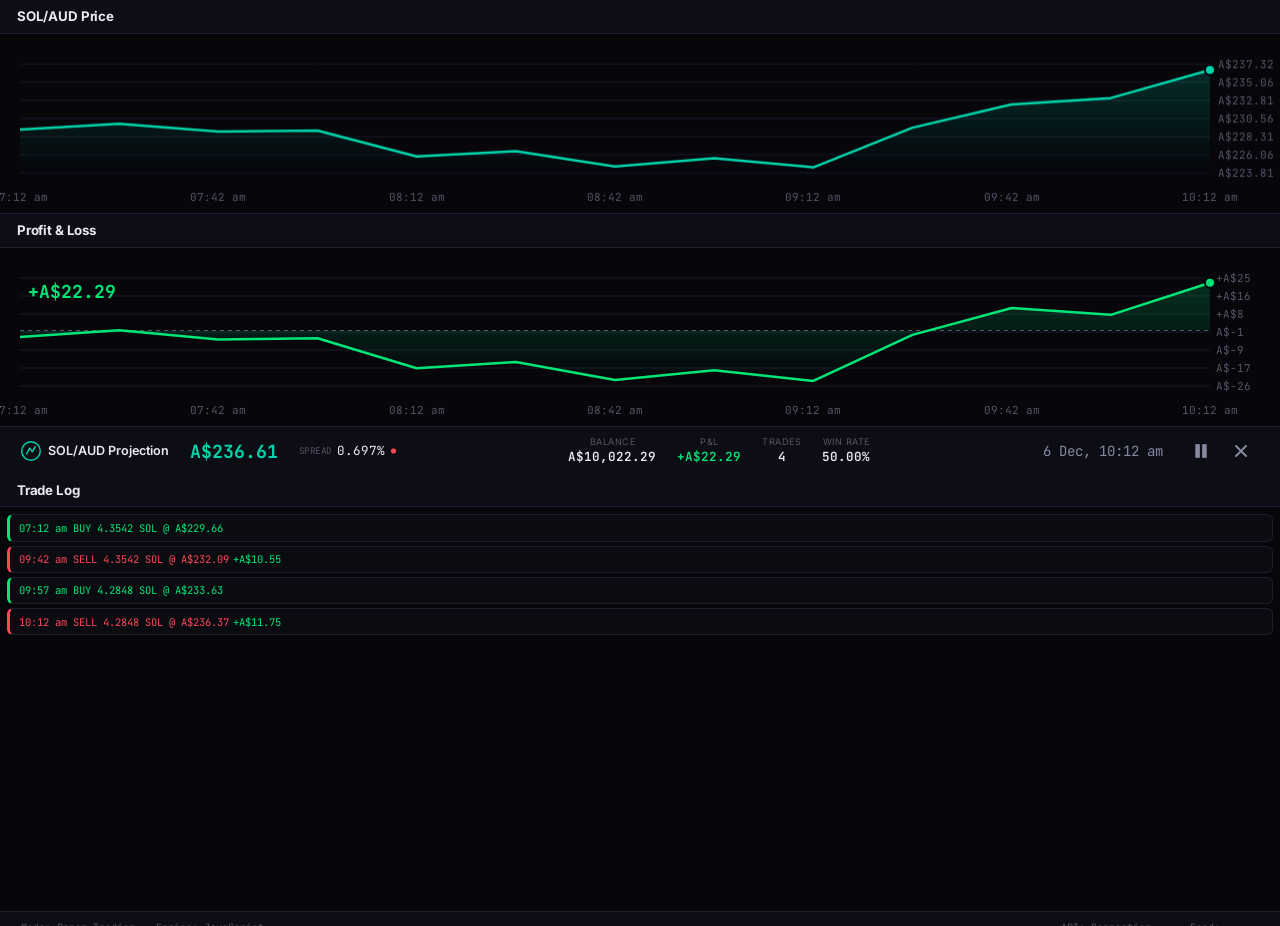
==== cinema.html @ 5d92551c "Layout: charts stacked left 3/4, trades right 1/4 SOL price chart on top, P&L chart below — stacked " ====
<!DOCTYPE html>
<html lang="en">
<head>
    <meta charset="UTF-8">
    <meta name="viewport" content="width=device-width, initial-scale=1.0">
    <title>SOL/AUD — Cinema</title>
    <script>window.CINEMA_MODE = true;</script>
    <link rel="stylesheet" href="style.css">
    <link rel="icon" href="data:image/svg+xml,<svg xmlns='http://www.w3.org/2000/svg' viewBox='0 0 28 28'><defs><linearGradient id='g' x1='0' y1='0' x2='28' y2='28'><stop stop-color='%2300d4aa'/><stop offset='1' stop-color='%239945FF'/></linearGradient></defs><circle cx='14' cy='14' r='13' stroke='url(%23g)' stroke-width='2' fill='none'/><path d='M8 18L12 10L16 15L20 8' stroke='url(%23g)' stroke-width='2' stroke-linecap='round' fill='none'/></svg>">
    <link rel="preconnect" href="https://fonts.googleapis.com">
    <link href="https://fonts.googleapis.com/css2?family=Inter:wght@300;400;500;600;700&family=JetBrains+Mono:wght@400;500&display=swap" rel="stylesheet">
</head>
<body style="overflow:hidden">
    <!-- ── Header ── -->
    <header id="app-header">
        <div class="header-left">
            <div class="logo">
                <svg width="28" height="28" viewBox="0 0 28 28" fill="none">
                    <circle cx="14" cy="14" r="13" stroke="url(#grad)" stroke-width="2"/>
                    <path d="M8 18L12 10L16 15L20 8" stroke="url(#grad)" stroke-width="2" stroke-linecap="round" stroke-linejoin="round"/>
                    <defs><linearGradient id="grad" x1="0" y1="0" x2="28" y2="28"><stop stop-color="#00d4aa"/><stop offset="1" stop-color="#9945FF"/></linearGradient></defs>
                </svg>
                <span class="logo-text">SOL/AUD Spread Trader</span>
            </div>
        </div>
        <div class="header-center">
            <div class="mode-tabs">
                <button class="mode-tab active" data-mode="paper">Paper Trading</button>
                <button class="mode-tab" data-mode="simulation">Simulation</button>
                <button class="mode-tab" data-mode="live">Live Trading</button>
            </div>
        </div>
        <div class="header-right">
            <div class="price-badge" id="live-price-badge">
                <span class="price-label">SOL/AUD</span>
                <span class="price-value" id="header-price">--</span>
                <span class="price-change" id="header-change">--%</span>
            </div>
            <button class="btn btn-wallet" id="btn-connect-wallet">
                <svg width="16" height="16" viewBox="0 0 16 16" fill="currentColor"><path d="M14 4H3V3h11a1 1 0 011 1zm0 1H2a1 1 0 00-1 1v7a1 1 0 001 1h12a1 1 0 001-1V6a1 1 0 00-1-1zm-2 5a1 1 0 110-2 1 1 0 010 2z"/></svg>
                <span id="wallet-text">Connect Wallet</span>
            </button>
        </div>
    </header>

    <!-- ── Main Dashboard ── -->
    <main id="dashboard">
        <!-- ── Left Column: Chart + Trade History ── -->
        <section class="col-chart">
            <div class="card chart-card">
                <div class="card-header">
                    <h2>SOL/AUD Price</h2>
                    <div class="chart-controls">
                        <button class="chart-period active" data-period="1h">1H</button>
                        <button class="chart-period" data-period="24h">24H</button>
                        <button class="chart-period" data-period="7d">7D</button>
                        <button class="chart-period" data-period="30d">30D</button>
                        <button class="chart-period" data-period="90d">90D</button>
                    </div>
                </div>
                <div class="chart-container">
                    <canvas id="price-chart"></canvas>
                    <div class="chart-overlay" id="chart-tooltip"></div>
                </div>
            </div>

            <!-- Trade History -->
            <div class="card trade-history-card">
                <div class="card-header">
                    <h2>Trade History</h2>
                    <button class="btn btn-sm btn-ghost" id="btn-clear-trades">Clear</button>
                </div>
                <div class="table-wrap">
                    <table id="trade-table">
                        <thead>
                            <tr>
                                <th>Time</th>
                                <th>Type</th>
                                <th>Price (AUD)</th>
                                <th>Amount (SOL)</th>
                                <th>Total (AUD)</th>
                                <th>Spread %</th>
                                <th>P&L</th>
                            </tr>
                        </thead>
                        <tbody id="trade-tbody"></tbody>
                    </table>
                    <div class="empty-state" id="trades-empty">No trades yet. Configure your spread threshold and start trading.</div>
                </div>
            </div>
        </section>

        <!-- ── Right Column: Trading Panel ── -->
        <section class="col-trading">
            <!-- Spread Monitor -->
            <div class="card spread-card">
                <div class="card-header">
                    <h2>Spread Monitor</h2>
                    <div class="spread-status" id="spread-status">
                        <span class="status-dot"></span>
                        <span class="status-text">Waiting...</span>
                    </div>
                </div>
                <div class="spread-display">
                    <div class="spread-row">
                        <div class="spread-item">
                            <span class="spread-label">Buy (Ask)</span>
                            <span class="spread-value ask" id="ask-price">--</span>
                        </div>
                        <div class="spread-item spread-center">
                            <span class="spread-label">Spread</span>
                            <span class="spread-value spread" id="current-spread">--%</span>
                        </div>
                        <div class="spread-item">
                            <span class="spread-label">Sell (Bid)</span>
                            <span class="spread-value bid" id="bid-price">--</span>
                        </div>
                    </div>
                    <div class="spread-bar-container">
                        <div class="spread-bar">
                            <div class="spread-bar-fill" id="spread-bar-fill"></div>
                            <div class="spread-bar-threshold" id="spread-bar-threshold"></div>
                        </div>
                        <div class="spread-bar-labels">
                            <span>0%</span>
                            <span id="threshold-marker">Threshold: --%</span>
                            <span>5%</span>
                        </div>
                    </div>
                    <div class="signal-display" id="signal-display">
                        <span class="signal-icon">&#9679;</span>
                        <span class="signal-text">Set threshold to begin</span>
                    </div>
                </div>
            </div>

            <!-- Trading Controls -->
            <div class="card controls-card">
                <div class="card-header">
                    <h2>Trading Controls</h2>
                </div>
                <div class="controls-body">
                    <div class="input-group">
                        <label for="threshold-input">Spread Threshold (%)</label>
                        <div class="input-with-hint">
                            <input type="number" id="threshold-input" step="0.01" min="0.01" max="50" value="0.50" placeholder="0.50">
                            <span class="input-hint">Trade when spread &lt; this value</span>
                        </div>
                    </div>
                    <div class="input-group">
                        <label for="trade-amount-input">Trade Amount (AUD)</label>
                        <input type="number" id="trade-amount-input" step="1" min="1" value="100" placeholder="100">
                    </div>
                    <div class="input-group">
                        <label for="auto-trade-toggle">Auto-Trade</label>
                        <div class="toggle-row">
                            <label class="toggle">
                                <input type="checkbox" id="auto-trade-toggle">
                                <span class="toggle-slider"></span>
                            </label>
                            <span class="toggle-label" id="auto-trade-label">Off</span>
                        </div>
                    </div>
                    <div class="trade-buttons">
                        <button class="btn btn-buy" id="btn-buy">
                            <span>Buy SOL</span>
                            <small id="buy-preview">-- SOL</small>
                        </button>
                        <button class="btn btn-sell" id="btn-sell">
                            <span>Sell SOL</span>
                            <small id="sell-preview">-- AUD</small>
                        </button>
                    </div>
                </div>
            </div>

            <!-- Portfolio Summary -->
            <div class="card portfolio-card">
                <div class="card-header">
                    <h2>Portfolio</h2>
                </div>
                <div class="portfolio-grid">
                    <div class="portfolio-item">
                        <span class="portfolio-label">AUD Balance</span>
                        <span class="portfolio-value" id="balance-aud">$10,000.00</span>
                    </div>
                    <div class="portfolio-item">
                        <span class="portfolio-label">SOL Balance</span>
                        <span class="portfolio-value" id="balance-sol">0.0000</span>
                    </div>
                    <div class="portfolio-item">
                        <span class="portfolio-label">Total Value (AUD)</span>
                        <span class="portfolio-value" id="total-value">$10,000.00</span>
                    </div>
                    <div class="portfolio-item">
                        <span class="portfolio-label">P&L</span>
                        <span class="portfolio-value pnl" id="total-pnl">$0.00 (0.00%)</span>
                    </div>
                    <div class="portfolio-item">
                        <span class="portfolio-label">Win Rate</span>
                        <span class="portfolio-value" id="win-rate">--</span>
                    </div>
                    <div class="portfolio-item">
                        <span class="portfolio-label">Max Drawdown</span>
                        <span class="portfolio-value" id="max-drawdown">--</span>
                    </div>
                </div>
            </div>

            <!-- Simulation Panel (hidden by default) -->
            <div class="card sim-card hidden" id="sim-panel">
                <div class="card-header">
                    <h2>Backtest Simulation</h2>
                </div>
                <div class="sim-body">
                    <div class="sim-row">
                        <div class="input-group">
                            <label for="sim-start">Start Date</label>
                            <input type="date" id="sim-start">
                        </div>
                        <div class="input-group">
                            <label for="sim-end">End Date</label>
                            <input type="date" id="sim-end">
                        </div>
                    </div>
                    <div class="sim-row">
                        <div class="input-group">
                            <label for="sim-initial">Initial Balance (AUD)</label>
                            <input type="number" id="sim-initial" value="10000" min="100" step="100">
                        </div>
                        <div class="input-group">
                            <label for="sim-trade-pct">Trade Size (%)</label>
                            <input type="number" id="sim-trade-pct" value="10" min="1" max="100" step="1">
                        </div>
                    </div>
                    <div class="input-group">
                        <label for="sim-threshold">Spread Threshold (%)</label>
                        <input type="number" id="sim-threshold" step="0.01" min="0.01" max="50" value="0.50">
                    </div>
                    <button class="btn btn-primary btn-block" id="btn-run-sim">
                        <svg width="16" height="16" viewBox="0 0 16 16" fill="currentColor"><path d="M4 2l10 6-10 6V2z"/></svg>
                        Run Simulation
                    </button>

                    <!-- Projection / Watch Mode -->
                    <div class="sim-divider"><span>or predict the future</span></div>
                    <div class="input-group">
                        <label for="proj-duration">Projection Duration</label>
                        <select id="proj-duration">
                            <option value="1">1 Hour</option>
                            <option value="4">4 Hours</option>
                            <option value="12">12 Hours</option>
                            <option value="24">24 Hours</option>
                            <option value="168">7 Days</option>
                            <option value="0" selected>Unlimited</option>
                        </select>
                    </div>
                    <div class="input-group">
                        <label for="proj-speed">Playback Speed</label>
                        <select id="proj-speed">
                            <option value="500">1x (slow)</option>
                            <option value="250">2x</option>
                            <option value="100" selected>5x</option>
                            <option value="50">10x (fast)</option>
                            <option value="20">50x (blitz)</option>
                        </select>
                    </div>
                    <button class="btn btn-watch btn-block" id="btn-watch-sim">
                        <svg width="16" height="16" viewBox="0 0 16 16" fill="currentColor"><circle cx="8" cy="8" r="3"/><path d="M8 1a7 7 0 100 14A7 7 0 008 1zm0 1.5a5.5 5.5 0 110 11 5.5 5.5 0 010-11z"/></svg>
                        Watch Prediction
                    </button>
                    <div class="playback-controls hidden" id="playback-controls">
                        <button class="btn btn-sm btn-ghost" id="btn-playback-pause" title="Pause/Resume">
                            <svg width="14" height="14" viewBox="0 0 14 14" fill="currentColor" id="pause-icon"><rect x="2" y="1" width="4" height="12"/><rect x="8" y="1" width="4" height="12"/></svg>
                        </button>
                        <div class="playback-progress">
                            <div class="progress-bar"><div class="progress-fill" id="playback-fill"></div></div>
                        </div>
                        <span class="playback-counter" id="playback-counter">0 / 0</span>
                        <button class="btn btn-sm btn-ghost" id="btn-playback-stop" title="Stop">
                            <svg width="14" height="14" viewBox="0 0 14 14" fill="currentColor"><rect x="2" y="2" width="10" height="10" rx="1"/></svg>
                        </button>
                    </div>

                    <div class="sim-progress hidden" id="sim-progress">
                        <div class="progress-bar"><div class="progress-fill" id="sim-progress-fill"></div></div>
                        <span class="progress-text" id="sim-progress-text">Running...</span>
                    </div>

                    <!-- Simulation Results -->
                    <div class="sim-results hidden" id="sim-results">
                        <h3>Results</h3>
                        <div class="sim-results-grid">
                            <div class="sim-result-item">
                                <span class="sim-result-label">Final Balance</span>
                                <span class="sim-result-value" id="sim-final-balance">--</span>
                            </div>
                            <div class="sim-result-item">
                                <span class="sim-result-label">Total P&L</span>
                                <span class="sim-result-value" id="sim-total-pnl">--</span>
                            </div>
                            <div class="sim-result-item">
                                <span class="sim-result-label">Return %</span>
                                <span class="sim-result-value" id="sim-return-pct">--</span>
                            </div>
                            <div class="sim-result-item">
                                <span class="sim-result-label">Total Trades</span>
                                <span class="sim-result-value" id="sim-total-trades">--</span>
                            </div>
                            <div class="sim-result-item">
                                <span class="sim-result-label">Win Rate</span>
                                <span class="sim-result-value" id="sim-win-rate">--</span>
                            </div>
                            <div class="sim-result-item">
                                <span class="sim-result-label">Sharpe Ratio</span>
                                <span class="sim-result-value" id="sim-sharpe">--</span>
                            </div>
                            <div class="sim-result-item">
                                <span class="sim-result-label">Max Drawdown</span>
                                <span class="sim-result-value" id="sim-max-dd">--</span>
                            </div>
                            <div class="sim-result-item">
                                <span class="sim-result-label">Avg Trade P&L</span>
                                <span class="sim-result-value" id="sim-avg-pnl">--</span>
                            </div>
                            <div class="sim-result-item">
                                <span class="sim-result-label">Best Trade</span>
                                <span class="sim-result-value" id="sim-best-trade">--</span>
                            </div>
                            <div class="sim-result-item">
                                <span class="sim-result-label">Worst Trade</span>
                                <span class="sim-result-value" id="sim-worst-trade">--</span>
                            </div>
                        </div>
                        <div class="sim-chart-container">
                            <canvas id="sim-equity-chart"></canvas>
                        </div>
                    </div>
                </div>
            </div>

            <!-- Live Warning (shown only in live mode) -->
            <div class="card warning-card hidden" id="live-warning">
                <div class="warning-icon">&#9888;</div>
                <div class="warning-content">
                    <h3>Real Money Trading</h3>
                    <p>Live mode uses your connected Phantom wallet to execute real SOL trades on Solana mainnet via Jupiter DEX. You can lose real money. Start with small amounts.</p>
                </div>
            </div>
        </section>
    </main>

    <!-- ── Status Bar ── -->
    <footer id="status-bar">
        <div class="status-left">
            <span class="status-item" id="status-mode">Mode: Paper Trading</span>
            <span class="status-item" id="status-engine">Engine: JavaScript</span>
        </div>
        <div class="status-right">
            <span class="status-item" id="status-api">API: Connecting...</span>
            <span class="status-item" id="status-ws">Feed: --</span>
            <span class="status-item" id="status-time"></span>
        </div>
    </footer>

    <!-- ── Cinema Mode Overlay ── -->
    <div class="cinema-overlay hidden" id="cinema-overlay">
        <div class="cinema-charts">
            <div class="cinema-charts-left">
                <div class="cinema-chart-panel">
                    <div class="cinema-chart-label">SOL/AUD Price</div>
                    <div class="cinema-chart">
                        <canvas id="cinema-canvas"></canvas>
                        <div class="cinema-tooltip" id="cinema-tooltip"></div>
                    </div>
                </div>
                <div class="cinema-chart-panel">
                    <div class="cinema-chart-label">Profit &amp; Loss</div>
                    <div class="cinema-chart">
                        <canvas id="cinema-pnl-canvas"></canvas>
                    </div>
                </div>
            </div>
        </div>
        <div class="cinema-hud">
            <div class="hud-left">
                <div class="hud-title">
                    <svg width="20" height="20" viewBox="0 0 28 28" fill="none">
                        <circle cx="14" cy="14" r="13" stroke="url(#cgrad)" stroke-width="2"/>
                        <path d="M8 18L12 10L16 15L20 8" stroke="url(#cgrad)" stroke-width="2" stroke-linecap="round" stroke-linejoin="round"/>
                        <defs><linearGradient id="cgrad" x1="0" y1="0" x2="28" y2="28"><stop stop-color="#00d4aa"/><stop offset="1" stop-color="#9945FF"/></linearGradient></defs>
                    </svg>
                    <span>SOL/AUD Projection</span>
                </div>
                <div class="hud-price" id="cinema-price">A$--</div>
                <div class="hud-spread">
                    <span class="hud-label">Spread</span>
                    <span id="cinema-spread">--%</span>
                    <span class="hud-signal" id="cinema-signal">&#9679;</span>
                </div>
            </div>
            <div class="hud-center">
                <div class="hud-stat">
                    <span class="hud-label">Balance</span>
                    <span id="cinema-balance">A$10,000</span>
                </div>
                <div class="hud-stat">
                    <span class="hud-label">P&L</span>
                    <span id="cinema-pnl">A$0.00</span>
                </div>
                <div class="hud-stat">
                    <span class="hud-label">Trades</span>
                    <span id="cinema-trades">0</span>
                </div>
                <div class="hud-stat">
                    <span class="hud-label">Win Rate</span>
                    <span id="cinema-winrate">--</span>
                </div>
            </div>
            <div class="hud-right">
                <div class="hud-time" id="cinema-time">--:--</div>
                <div class="hud-controls">
                    <button class="btn btn-sm btn-ghost" id="btn-cinema-pause" title="Pause/Resume">
                        <svg width="16" height="16" viewBox="0 0 14 14" fill="currentColor" id="cinema-pause-icon"><rect x="2" y="1" width="4" height="12"/><rect x="8" y="1" width="4" height="12"/></svg>
                    </button>
                    <button class="btn btn-sm btn-ghost" id="btn-cinema-exit" title="Exit Cinema">
                        <svg width="16" height="16" viewBox="0 0 16 16" fill="currentColor"><path d="M3 3l10 10M13 3L3 13" stroke="currentColor" stroke-width="2" stroke-linecap="round" fill="none"/></svg>
                    </button>
                </div>
            </div>
        </div>
        <div class="cinema-trades-panel">
            <div class="cinema-chart-label">Trade Log</div>
            <div class="cinema-trades-log" id="cinema-trades-log"></div>
        </div>
    </div>

    <script src="app.js"></script>
</body>
</html>
---- style.css ----
/* ── Reset & Foundations ── */
*, *::before, *::after { box-sizing: border-box; margin: 0; padding: 0; }

:root {
    --bg-primary: #06060b;
    --bg-secondary: #0d0d15;
    --bg-card: #111119;
    --bg-card-hover: #16161f;
    --bg-input: #0a0a12;
    --border: #1e1e2e;
    --border-light: #2a2a3e;
    --text-primary: #e8e8f0;
    --text-secondary: #8888a0;
    --text-muted: #555568;
    --accent: #00d4aa;
    --accent-dim: rgba(0,212,170,0.12);
    --accent-glow: rgba(0,212,170,0.25);
    --solana-purple: #9945FF;
    --purple-dim: rgba(153,69,255,0.12);
    --green: #00e676;
    --green-dim: rgba(0,230,118,0.12);
    --red: #ff4757;
    --red-dim: rgba(255,71,87,0.12);
    --yellow: #ffc107;
    --yellow-dim: rgba(255,193,7,0.12);
    --radius: 12px;
    --radius-sm: 8px;
    --font: 'Inter', -apple-system, BlinkMacSystemFont, sans-serif;
    --mono: 'JetBrains Mono', 'Fira Code', monospace;
    --shadow: 0 4px 24px rgba(0,0,0,0.4);
    --shadow-lg: 0 8px 40px rgba(0,0,0,0.6);
    --transition: 0.2s cubic-bezier(0.4, 0, 0.2, 1);
}

html { font-size: 14px; }
body {
    font-family: var(--font);
    background: var(--bg-primary);
    color: var(--text-primary);
    min-height: 100vh;
    display: flex;
    flex-direction: column;
    overflow-x: hidden;
    -webkit-font-smoothing: antialiased;
}

/* ── Scrollbar ── */
::-webkit-scrollbar { width: 6px; height: 6px; }
::-webkit-scrollbar-track { background: transparent; }
::-webkit-scrollbar-thumb { background: var(--border-light); border-radius: 3px; }
::-webkit-scrollbar-thumb:hover { background: var(--text-muted); }

/* ── Header ── */
#app-header {
    display: flex;
    align-items: center;
    justify-content: space-between;
    padding: 0 1.5rem;
    height: 60px;
    background: var(--bg-secondary);
    border-bottom: 1px solid var(--border);
    position: sticky;
    top: 0;
    z-index: 100;
    backdrop-filter: blur(12px);
}
.header-left, .header-right { display: flex; align-items: center; gap: 1rem; }
.logo { display: flex; align-items: center; gap: 0.6rem; }
.logo-text { font-weight: 600; font-size: 1.05rem; letter-spacing: -0.02em; }

/* Mode tabs */
.mode-tabs { display: flex; background: var(--bg-card); border-radius: var(--radius-sm); padding: 3px; gap: 2px; }
.mode-tab {
    padding: 0.4rem 1rem;
    border: none;
    background: transparent;
    color: var(--text-secondary);
    font-family: var(--font);
    font-size: 0.85rem;
    font-weight: 500;
    border-radius: 6px;
    cursor: pointer;
    transition: var(--transition);
    white-space: nowrap;
}
.mode-tab:hover { color: var(--text-primary); background: var(--bg-card-hover); }
.mode-tab.active { color: var(--accent); background: var(--accent-dim); }

/* Price badge */
.price-badge {
    display: flex;
    align-items: center;
    gap: 0.5rem;
    padding: 0.35rem 0.8rem;
    background: var(--bg-card);
    border: 1px solid var(--border);
    border-radius: var(--radius-sm);
    font-family: var(--mono);
    font-size: 0.85rem;
}
.price-label { color: var(--text-muted); font-size: 0.75rem; }
.price-value { color: var(--text-primary); font-weight: 600; }
.price-change { font-size: 0.75rem; }
.price-change.up { color: var(--green); }
.price-change.down { color: var(--red); }

/* ── Buttons ── */
.btn {
    display: inline-flex;
    align-items: center;
    gap: 0.5rem;
    padding: 0.55rem 1.2rem;
    border: 1px solid var(--border);
    border-radius: var(--radius-sm);
    background: var(--bg-card);
    color: var(--text-primary);
    font-family: var(--font);
    font-size: 0.85rem;
    font-weight: 500;
    cursor: pointer;
    transition: var(--transition);
    white-space: nowrap;
}
.btn:hover { background: var(--bg-card-hover); border-color: var(--border-light); }
.btn:active { transform: scale(0.98); }
.btn:disabled { opacity: 0.4; cursor: not-allowed; pointer-events: none; }

.btn-primary {
    background: linear-gradient(135deg, var(--accent), #00b894);
    border-color: var(--accent);
    color: #000;
    font-weight: 600;
}
.btn-primary:hover { filter: brightness(1.1); background: linear-gradient(135deg, var(--accent), #00b894); border-color: var(--accent); }
.btn-block { width: 100%; justify-content: center; }

.btn-wallet { border-color: var(--solana-purple); color: var(--solana-purple); }
.btn-wallet:hover { background: var(--purple-dim); border-color: var(--solana-purple); }
.btn-wallet.connected { border-color: var(--accent); color: var(--accent); }

.btn-buy {
    flex: 1;
    flex-direction: column;
    padding: 0.8rem;
    background: var(--green-dim);
    border-color: rgba(0,230,118,0.3);
    color: var(--green);
}
.btn-buy:hover { background: rgba(0,230,118,0.2); border-color: var(--green); }
.btn-buy small { font-size: 0.75rem; opacity: 0.7; font-family: var(--mono); }

.btn-sell {
    flex: 1;
    flex-direction: column;
    padding: 0.8rem;
    background: var(--red-dim);
    border-color: rgba(255,71,87,0.3);
    color: var(--red);
}
.btn-sell:hover { background: rgba(255,71,87,0.2); border-color: var(--red); }
.btn-sell small { font-size: 0.75rem; opacity: 0.7; font-family: var(--mono); }

.btn-sm { padding: 0.3rem 0.7rem; font-size: 0.78rem; }
.btn-ghost { border: none; background: transparent; color: var(--text-muted); }
.btn-ghost:hover { color: var(--text-primary); background: transparent; }

/* ── Cards ── */
.card {
    background: var(--bg-card);
    border: 1px solid var(--border);
    border-radius: var(--radius);
    overflow: hidden;
    transition: var(--transition);
}
.card-header {
    display: flex;
    align-items: center;
    justify-content: space-between;
    padding: 0.9rem 1.2rem;
    border-bottom: 1px solid var(--border);
}
.card-header h2 {
    font-size: 0.9rem;
    font-weight: 600;
    color: var(--text-primary);
    letter-spacing: -0.01em;
}

/* ── Dashboard Layout ── */
#dashboard {
    display: grid;
    grid-template-columns: 1fr 380px;
    gap: 1rem;
    padding: 1rem 1.5rem;
    flex: 1;
    min-height: 0;
}
.col-chart { display: flex; flex-direction: column; gap: 1rem; min-width: 0; }
.col-trading { display: flex; flex-direction: column; gap: 1rem; }

/* ── Chart ── */
.chart-card { flex: 1; display: flex; flex-direction: column; min-height: 380px; }
.chart-controls { display: flex; gap: 2px; }
.chart-period {
    padding: 0.25rem 0.65rem;
    border: none;
    background: transparent;
    color: var(--text-muted);
    font-family: var(--mono);
    font-size: 0.75rem;
    border-radius: 4px;
    cursor: pointer;
    transition: var(--transition);
}
.chart-period:hover { color: var(--text-primary); }
.chart-period.active { color: var(--accent); background: var(--accent-dim); }
.chart-container { flex: 1; position: relative; padding: 0.5rem; min-height: 280px; }
#price-chart { width: 100%; height: 100%; }
.chart-overlay {
    position: absolute;
    display: none;
    padding: 0.5rem 0.75rem;
    background: var(--bg-secondary);
    border: 1px solid var(--border-light);
    border-radius: 6px;
    font-family: var(--mono);
    font-size: 0.78rem;
    pointer-events: none;
    z-index: 10;
    white-space: nowrap;
}

/* ── Spread Monitor ── */
.spread-display { padding: 1.2rem; }
.spread-row { display: flex; align-items: center; justify-content: space-between; gap: 1rem; }
.spread-item { display: flex; flex-direction: column; gap: 0.3rem; }
.spread-center { align-items: center; }
.spread-label { font-size: 0.75rem; color: var(--text-muted); text-transform: uppercase; letter-spacing: 0.05em; }
.spread-value { font-family: var(--mono); font-size: 1.2rem; font-weight: 600; }
.spread-value.ask { color: var(--red); }
.spread-value.bid { color: var(--green); }
.spread-value.spread { color: var(--accent); font-size: 1.4rem; }

.spread-status { display: flex; align-items: center; gap: 0.4rem; font-size: 0.78rem; }
.status-dot {
    width: 8px;
    height: 8px;
    border-radius: 50%;
    background: var(--text-muted);
    transition: var(--transition);
}
.status-dot.live { background: var(--green); box-shadow: 0 0 8px var(--green); animation: pulse 2s infinite; }
.status-dot.favorable { background: var(--accent); box-shadow: 0 0 8px var(--accent); }
.status-dot.unfavorable { background: var(--red); }

@keyframes pulse {
    0%, 100% { opacity: 1; }
    50% { opacity: 0.5; }
}

/* Spread bar */
.spread-bar-container { margin-top: 1.2rem; }
.spread-bar {
    position: relative;
    height: 8px;
    background: var(--bg-input);
    border-radius: 4px;
    overflow: visible;
}
.spread-bar-fill {
    height: 100%;
    border-radius: 4px;
    background: linear-gradient(90deg, var(--accent), var(--solana-purple));
    transition: width 0.5s ease;
    width: 0%;
}
.spread-bar-threshold {
    position: absolute;
    top: -4px;
    width: 3px;
    height: 16px;
    background: var(--yellow);
    border-radius: 1px;
    transition: left 0.3s ease;
    left: 10%;
    box-shadow: 0 0 6px var(--yellow);
}
.spread-bar-labels {
    display: flex;
    justify-content: space-between;
    margin-top: 0.4rem;
    font-size: 0.7rem;
    color: var(--text-muted);
    font-family: var(--mono);
}

/* Signal display */
.signal-display {
    display: flex;
    align-items: center;
    justify-content: center;
    gap: 0.5rem;
    margin-top: 1rem;
    padding: 0.6rem;
    border-radius: var(--radius-sm);
    background: var(--bg-input);
    font-size: 0.85rem;
    font-weight: 500;
    transition: var(--transition);
}
.signal-display.buy-signal { background: var(--green-dim); color: var(--green); }
.signal-display.no-signal { background: var(--red-dim); color: var(--red); }
.signal-icon { font-size: 0.7rem; }

/* ── Controls ── */
.controls-body { padding: 1.2rem; display: flex; flex-direction: column; gap: 1rem; }
.input-group { display: flex; flex-direction: column; gap: 0.35rem; }
.input-group label {
    font-size: 0.78rem;
    font-weight: 500;
    color: var(--text-secondary);
}
.input-with-hint { display: flex; flex-direction: column; gap: 0.25rem; }
.input-hint { font-size: 0.7rem; color: var(--text-muted); }

input[type="number"], input[type="date"], input[type="text"], select {
    width: 100%;
    padding: 0.55rem 0.8rem;
    background: var(--bg-input);
    border: 1px solid var(--border);
    border-radius: var(--radius-sm);
    color: var(--text-primary);
    font-family: var(--mono);
    font-size: 0.85rem;
    transition: var(--transition);
    outline: none;
}
input:focus, select:focus { border-color: var(--accent); box-shadow: 0 0 0 2px var(--accent-dim); }
input::placeholder { color: var(--text-muted); }

/* Toggle */
.toggle-row { display: flex; align-items: center; gap: 0.75rem; }
.toggle { position: relative; display: inline-block; width: 44px; height: 24px; }
.toggle input { opacity: 0; width: 0; height: 0; }
.toggle-slider {
    position: absolute;
    inset: 0;
    background: var(--border);
    border-radius: 12px;
    cursor: pointer;
    transition: var(--transition);
}
.toggle-slider::before {
    content: '';
    position: absolute;
    width: 18px;
    height: 18px;
    left: 3px;
    top: 3px;
    background: var(--text-secondary);
    border-radius: 50%;
    transition: var(--transition);
}
.toggle input:checked + .toggle-slider { background: var(--accent-dim); border: 1px solid var(--accent); }
.toggle input:checked + .toggle-slider::before { transform: translateX(20px); background: var(--accent); }
.toggle-label { font-size: 0.85rem; color: var(--text-secondary); }

.trade-buttons { display: flex; gap: 0.75rem; margin-top: 0.5rem; }

/* ── Portfolio ── */
.portfolio-grid { display: grid; grid-template-columns: 1fr 1fr; gap: 0; }
.portfolio-item {
    display: flex;
    flex-direction: column;
    gap: 0.25rem;
    padding: 0.9rem 1.2rem;
    border-bottom: 1px solid var(--border);
    border-right: 1px solid var(--border);
}
.portfolio-item:nth-child(even) { border-right: none; }
.portfolio-item:nth-last-child(-n+2) { border-bottom: none; }
.portfolio-label { font-size: 0.72rem; color: var(--text-muted); text-transform: uppercase; letter-spacing: 0.05em; }
.portfolio-value { font-family: var(--mono); font-size: 1rem; font-weight: 600; }
.portfolio-value.pnl.positive { color: var(--green); }
.portfolio-value.pnl.negative { color: var(--red); }

/* ── Trade Table ── */
.table-wrap { overflow-x: auto; }
table { width: 100%; border-collapse: collapse; font-size: 0.82rem; }
thead th {
    padding: 0.6rem 0.8rem;
    text-align: left;
    font-weight: 500;
    color: var(--text-muted);
    font-size: 0.72rem;
    text-transform: uppercase;
    letter-spacing: 0.05em;
    border-bottom: 1px solid var(--border);
    white-space: nowrap;
}
tbody td {
    padding: 0.55rem 0.8rem;
    font-family: var(--mono);
    font-size: 0.8rem;
    border-bottom: 1px solid var(--border);
    white-space: nowrap;
}
tbody tr:hover { background: var(--bg-card-hover); }
tbody tr:last-child td { border-bottom: none; }
.trade-buy { color: var(--green); }
.trade-sell { color: var(--red); }
.pnl-positive { color: var(--green); }
.pnl-negative { color: var(--red); }

.empty-state {
    padding: 2rem;
    text-align: center;
    color: var(--text-muted);
    font-size: 0.85rem;
}
.trade-history-card { max-height: 300px; display: flex; flex-direction: column; }
.trade-history-card .table-wrap { flex: 1; overflow-y: auto; }

/* ── Simulation ── */
.sim-body { padding: 1.2rem; display: flex; flex-direction: column; gap: 1rem; }
.sim-row { display: grid; grid-template-columns: 1fr 1fr; gap: 1rem; }
.sim-results { margin-top: 0.5rem; }
.sim-results h3 { font-size: 0.85rem; margin-bottom: 0.75rem; color: var(--accent); }
.sim-results-grid { display: grid; grid-template-columns: 1fr 1fr; gap: 0.5rem; }
.sim-result-item {
    display: flex;
    flex-direction: column;
    gap: 0.15rem;
    padding: 0.6rem 0.8rem;
    background: var(--bg-input);
    border-radius: var(--radius-sm);
}
.sim-result-label { font-size: 0.7rem; color: var(--text-muted); text-transform: uppercase; letter-spacing: 0.04em; }
.sim-result-value { font-family: var(--mono); font-size: 0.9rem; font-weight: 600; }
.sim-chart-container { margin-top: 1rem; height: 200px; }
#sim-equity-chart { width: 100%; height: 100%; }

/* Progress bar */
.sim-progress { display: flex; align-items: center; gap: 0.75rem; }
.progress-bar { flex: 1; height: 4px; background: var(--bg-input); border-radius: 2px; overflow: hidden; }
.progress-fill { height: 100%; background: var(--accent); border-radius: 2px; transition: width 0.3s ease; width: 0%; }
.progress-text { font-size: 0.78rem; color: var(--text-muted); font-family: var(--mono); white-space: nowrap; }

/* ── Warning Card ── */
.warning-card {
    display: flex;
    gap: 1rem;
    padding: 1.2rem;
    background: var(--yellow-dim);
    border-color: rgba(255,193,7,0.3);
}
.warning-icon { font-size: 1.5rem; }
.warning-content h3 { font-size: 0.9rem; margin-bottom: 0.3rem; color: var(--yellow); }
.warning-content p { font-size: 0.82rem; color: var(--text-secondary); line-height: 1.5; }

/* ── Status Bar ── */
#status-bar {
    display: flex;
    align-items: center;
    justify-content: space-between;
    padding: 0 1.5rem;
    height: 32px;
    background: var(--bg-secondary);
    border-top: 1px solid var(--border);
    font-size: 0.72rem;
    color: var(--text-muted);
    font-family: var(--mono);
}
.status-left, .status-right { display: flex; gap: 1.5rem; }
.status-item { display: flex; align-items: center; gap: 0.3rem; }

/* ── Watch / Projection ── */
.sim-divider {
    display: flex;
    align-items: center;
    gap: 0.75rem;
    margin: 0.5rem 0;
    color: var(--text-muted);
    font-size: 0.75rem;
    text-transform: uppercase;
    letter-spacing: 0.05em;
}
.sim-divider::before, .sim-divider::after {
    content: '';
    flex: 1;
    height: 1px;
    background: var(--border);
}

.btn-watch {
    background: linear-gradient(135deg, var(--solana-purple), #7b2ff7);
    border-color: var(--solana-purple);
    color: #fff;
    font-weight: 600;
}
.btn-watch:hover { filter: brightness(1.15); background: linear-gradient(135deg, var(--solana-purple), #7b2ff7); border-color: var(--solana-purple); }

.playback-controls {
    display: flex;
    align-items: center;
    gap: 0.5rem;
    padding: 0.6rem 0.8rem;
    background: var(--bg-input);
    border-radius: var(--radius-sm);
    margin-top: 0.5rem;
}
.playback-progress { flex: 1; }
.playback-counter {
    font-family: var(--mono);
    font-size: 0.72rem;
    color: var(--text-muted);
    white-space: nowrap;
}

/* Playback active state — pulse the spread card border */
.spread-card.watching {
    border-color: var(--solana-purple);
    box-shadow: 0 0 16px rgba(153, 69, 255, 0.15);
}
.chart-card.watching {
    border-color: var(--solana-purple);
    box-shadow: 0 0 16px rgba(153, 69, 255, 0.15);
}

/* ── Cinema Mode ── */
.cinema-overlay {
    position: fixed;
    inset: 0;
    z-index: 9999;
    background: var(--bg-primary);
    display: flex;
    flex-direction: column;
    overflow: hidden;
}
.cinema-charts {
    flex: 1;
    display: flex;
    gap: 1px;
    background: var(--border);
    min-height: 0;
}
.cinema-charts-left {
    flex: 3;
    display: flex;
    flex-direction: column;
    gap: 1px;
    background: var(--border);
    min-width: 0;
}
.cinema-chart-panel {
    flex: 1;
    display: flex;
    flex-direction: column;
    background: var(--bg-primary);
    min-width: 0;
    min-height: 0;
}
.cinema-chart-label {
    padding: 0.6rem 1.2rem;
    font-size: 0.95rem;
    font-weight: 700;
    color: var(--text-primary);
    letter-spacing: -0.01em;
    background: var(--bg-secondary);
    border-bottom: 1px solid var(--border);
}
.cinema-chart {
    flex: 1;
    position: relative;
    min-height: 0;
}
#cinema-canvas, #cinema-pnl-canvas {
    width: 100%;
    height: 100%;
    display: block;
}
.cinema-tooltip {
    position: absolute;
    display: none;
    padding: 0.5rem 0.75rem;
    background: var(--bg-secondary);
    border: 1px solid var(--border-light);
    border-radius: 6px;
    font-family: var(--mono);
    font-size: 0.85rem;
    pointer-events: none;
    z-index: 10;
    white-space: nowrap;
}

/* HUD bar */
.cinema-hud {
    display: flex;
    align-items: center;
    justify-content: space-between;
    padding: 0.6rem 1.5rem;
    background: var(--bg-secondary);
    border-top: 1px solid var(--border);
    gap: 2rem;
    flex-shrink: 0;
}
.hud-left, .hud-center, .hud-right { display: flex; align-items: center; gap: 1.5rem; }
.hud-title {
    display: flex;
    align-items: center;
    gap: 0.5rem;
    font-weight: 600;
    font-size: 0.9rem;
    color: var(--text-primary);
}
.hud-price {
    font-family: var(--mono);
    font-size: 1.3rem;
    font-weight: 700;
    color: var(--accent);
}
.hud-spread {
    display: flex;
    align-items: center;
    gap: 0.4rem;
    font-family: var(--mono);
    font-size: 0.9rem;
}
.hud-signal {
    font-size: 0.6rem;
    transition: color 0.2s;
}
.hud-signal.favorable { color: var(--green); }
.hud-signal.unfavorable { color: var(--red); }

.hud-stat {
    display: flex;
    flex-direction: column;
    gap: 0.1rem;
    align-items: center;
}
.hud-label {
    font-size: 0.65rem;
    color: var(--text-muted);
    text-transform: uppercase;
    letter-spacing: 0.05em;
}
.hud-stat span:last-child {
    font-family: var(--mono);
    font-size: 0.9rem;
    font-weight: 600;
}
.hud-time {
    font-family: var(--mono);
    font-size: 1rem;
    color: var(--text-secondary);
}
.hud-controls {
    display: flex;
    gap: 0.3rem;
}
.hud-controls .btn { color: var(--text-secondary); }
.hud-controls .btn:hover { color: var(--text-primary); }

/* Trade log panel — right 1/4 */
.cinema-trades-panel {
    flex: 1;
    display: flex;
    flex-direction: column;
    background: var(--bg-primary);
}
.cinema-trades-log {
    flex: 1;
    overflow-y: auto;
    display: flex;
    flex-direction: column;
    gap: 4px;
    padding: 0.5rem;
}
.cinema-trade-item {
    padding: 0.4rem 0.65rem;
    background: rgba(13, 13, 21, 0.85);
    border: 1px solid var(--border);
    border-radius: 6px;
    font-family: var(--mono);
    font-size: 0.75rem;
    backdrop-filter: blur(8px);
    animation: fadeIn 0.3s ease;
}
.cinema-trade-item.buy { border-left: 3px solid var(--green); color: var(--green); }
.cinema-trade-item.sell { border-left: 3px solid var(--red); color: var(--red); }
.cinema-trade-item .trade-pnl { color: var(--text-secondary); margin-left: 0.3rem; }
.cinema-trade-item .trade-pnl.positive { color: var(--green); }
.cinema-trade-item .trade-pnl.negative { color: var(--red); }

/* ── Utilities ── */
.hidden { display: none !important; }

/* ── Responsive ── */
@media (max-width: 900px) {
    #dashboard {
        grid-template-columns: 1fr;
        padding: 0.75rem;
    }
    #app-header {
        flex-wrap: wrap;
        height: auto;
        padding: 0.75rem 1rem;
        gap: 0.5rem;
    }
    .header-left { order: 1; }
    .header-center { order: 3; width: 100%; }
    .header-right { order: 2; }
    .mode-tabs { width: 100%; justify-content: center; }
    .price-badge { display: none; }
    .col-trading { order: -1; }
    .chart-card { min-height: 280px; }
    .trade-buttons { flex-direction: column; }
    .sim-row { grid-template-columns: 1fr; }
    .portfolio-grid { grid-template-columns: 1fr; }
    .portfolio-item { border-right: none !important; }
    .portfolio-item:nth-last-child(1) { border-bottom: none; }
    .portfolio-item:nth-last-child(2) { border-bottom: 1px solid var(--border); }
}

@media (max-width: 480px) {
    html { font-size: 13px; }
    #app-header { padding: 0.5rem 0.75rem; }
    .logo-text { font-size: 0.9rem; }
    .spread-row { flex-direction: column; align-items: stretch; gap: 0.75rem; }
    .spread-item { flex-direction: row; justify-content: space-between; align-items: center; }
    .spread-center { justify-content: center; }
    .btn-wallet span { display: none; }
    #status-bar { flex-direction: column; height: auto; padding: 0.3rem 0.75rem; gap: 0.2rem; }
}

/* ── Animations ── */
@keyframes fadeIn {
    from { opacity: 0; transform: translateY(8px); }
    to { opacity: 1; transform: translateY(0); }
}
.card { animation: fadeIn 0.3s ease; }

@keyframes shimmer {
    0% { background-position: -200% 0; }
    100% { background-position: 200% 0; }
}
.loading {
    background: linear-gradient(90deg, var(--bg-card) 25%, var(--bg-card-hover) 50%, var(--bg-card) 75%);
    background-size: 200% 100%;
    animation: shimmer 1.5s infinite;
}
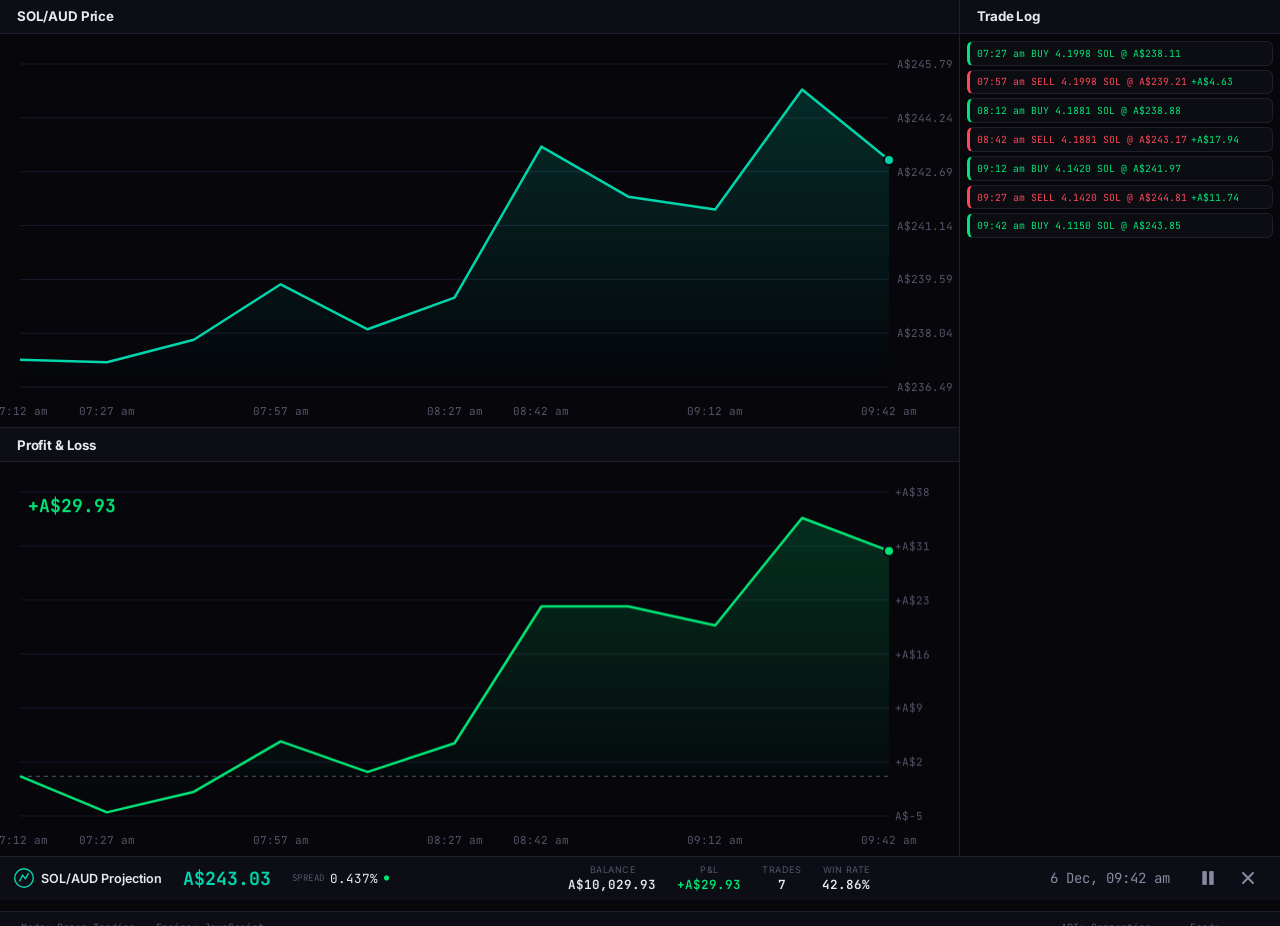
==== commit 91be6fce: "Fix layout: trades panel inside cinema-charts row, not below it Trade log was a sibling of cinema-ch" ====
--- a/cinema.html
+++ b/cinema.html
@@ -381,6 +381,10 @@
                     </div>
                 </div>
             </div>
+            <div class="cinema-trades-panel">
+                <div class="cinema-chart-label">Trade Log</div>
+                <div class="cinema-trades-log" id="cinema-trades-log"></div>
+            </div>
         </div>
         <div class="cinema-hud">
             <div class="hud-left">
@@ -429,10 +433,6 @@
                 </div>
             </div>
         </div>
-        <div class="cinema-trades-panel">
-            <div class="cinema-chart-label">Trade Log</div>
-            <div class="cinema-trades-log" id="cinema-trades-log"></div>
-        </div>
     </div>
 
     <script src="app.js"></script>
--- a/style.css
+++ b/style.css
@@ -551,6 +551,7 @@
     gap: 1px;
     background: var(--border);
     min-width: 0;
+    overflow: hidden;
 }
 .cinema-chart-panel {
     flex: 1;
@@ -558,7 +559,8 @@
     flex-direction: column;
     background: var(--bg-primary);
     min-width: 0;
-    min-height: 0;
+    min-height: 80px;
+    overflow: hidden;
 }
 .cinema-chart-label {
     padding: 0.6rem 1.2rem;
@@ -573,6 +575,7 @@
     flex: 1;
     position: relative;
     min-height: 0;
+    overflow: hidden;
 }
 #cinema-canvas, #cinema-pnl-canvas {
     width: 100%;
@@ -598,9 +601,10 @@
     display: flex;
     align-items: center;
     justify-content: space-between;
-    padding: 0.6rem 1.5rem;
+    padding: 0.5rem 1rem;
     background: var(--bg-secondary);
     border-top: 1px solid var(--border);
+    flex-wrap: wrap;
     gap: 2rem;
     flex-shrink: 0;
 }
@@ -665,9 +669,12 @@
 /* Trade log panel — right 1/4 */
 .cinema-trades-panel {
     flex: 1;
+    min-width: 180px;
+    max-width: 320px;
     display: flex;
     flex-direction: column;
     background: var(--bg-primary);
+    overflow: hidden;
 }
 .cinema-trades-log {
     flex: 1;
@@ -676,16 +683,17 @@
     flex-direction: column;
     gap: 4px;
     padding: 0.5rem;
+    min-height: 0;
 }
 .cinema-trade-item {
-    padding: 0.4rem 0.65rem;
+    padding: 0.35rem 0.5rem;
     background: rgba(13, 13, 21, 0.85);
     border: 1px solid var(--border);
     border-radius: 6px;
     font-family: var(--mono);
-    font-size: 0.75rem;
-    backdrop-filter: blur(8px);
+    font-size: 0.7rem;
     animation: fadeIn 0.3s ease;
+    word-break: break-all;
 }
 .cinema-trade-item.buy { border-left: 3px solid var(--green); color: var(--green); }
 .cinema-trade-item.sell { border-left: 3px solid var(--red); color: var(--red); }
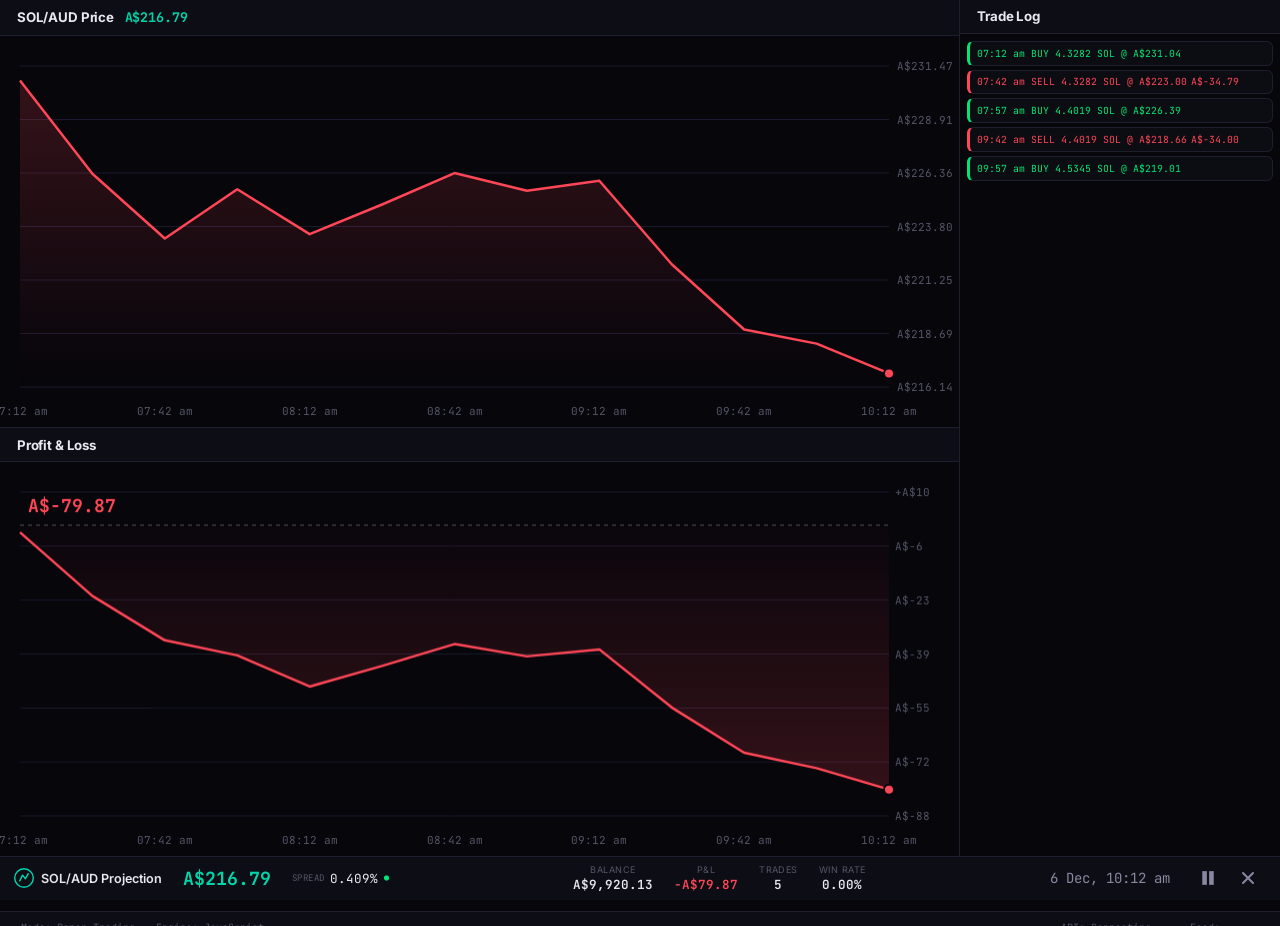
==== commit 99ec53a8: "Show live SOL price next to chart heading Co-Authored-By: Claude Opus 4.6 (1M context) <noreply@anth" ====
--- a/cinema.html
+++ b/cinema.html
@@ -368,7 +368,7 @@
         <div class="cinema-charts">
             <div class="cinema-charts-left">
                 <div class="cinema-chart-panel">
-                    <div class="cinema-chart-label">SOL/AUD Price</div>
+                    <div class="cinema-chart-label">SOL/AUD Price <span id="cinema-price-label" class="cinema-label-value">--</span></div>
                     <div class="cinema-chart">
                         <canvas id="cinema-canvas"></canvas>
                         <div class="cinema-tooltip" id="cinema-tooltip"></div>
--- a/style.css
+++ b/style.css
@@ -570,6 +570,13 @@
     letter-spacing: -0.01em;
     background: var(--bg-secondary);
     border-bottom: 1px solid var(--border);
+    display: flex;
+    align-items: center;
+    gap: 0.75rem;
+}
+.cinema-label-value {
+    font-family: var(--mono);
+    color: var(--accent);
 }
 .cinema-chart {
     flex: 1;
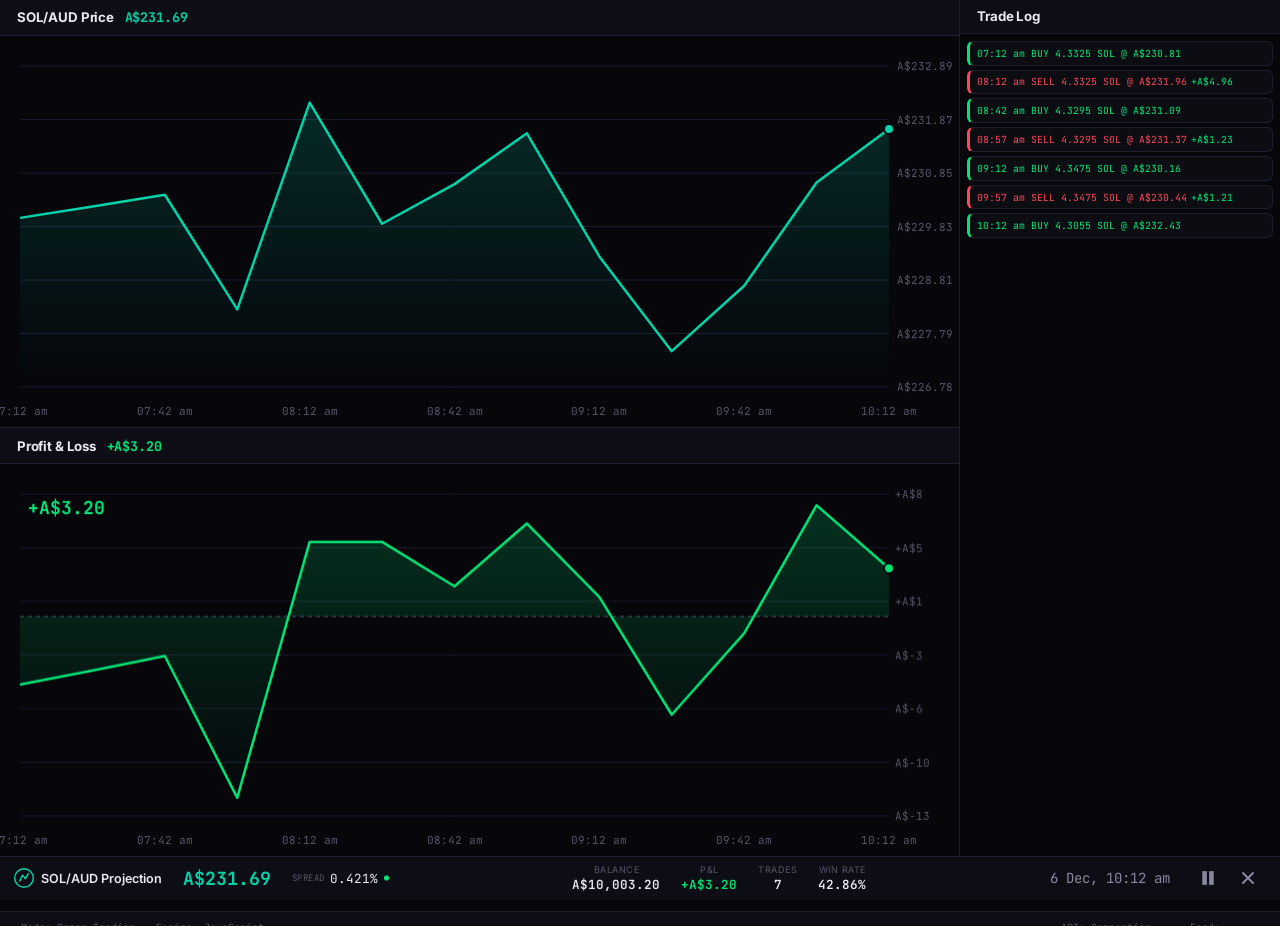
==== commit 7660f513: "Show live P&L next to Profit & Loss heading — green/red Co-Authored-By: Claude Opus 4.6 (1M context)" ====
--- a/cinema.html
+++ b/cinema.html
@@ -375,7 +375,7 @@
                     </div>
                 </div>
                 <div class="cinema-chart-panel">
-                    <div class="cinema-chart-label">Profit &amp; Loss</div>
+                    <div class="cinema-chart-label">Profit &amp; Loss <span id="cinema-pnl-label" class="cinema-label-value">A$0.00</span></div>
                     <div class="cinema-chart">
                         <canvas id="cinema-pnl-canvas"></canvas>
                     </div>
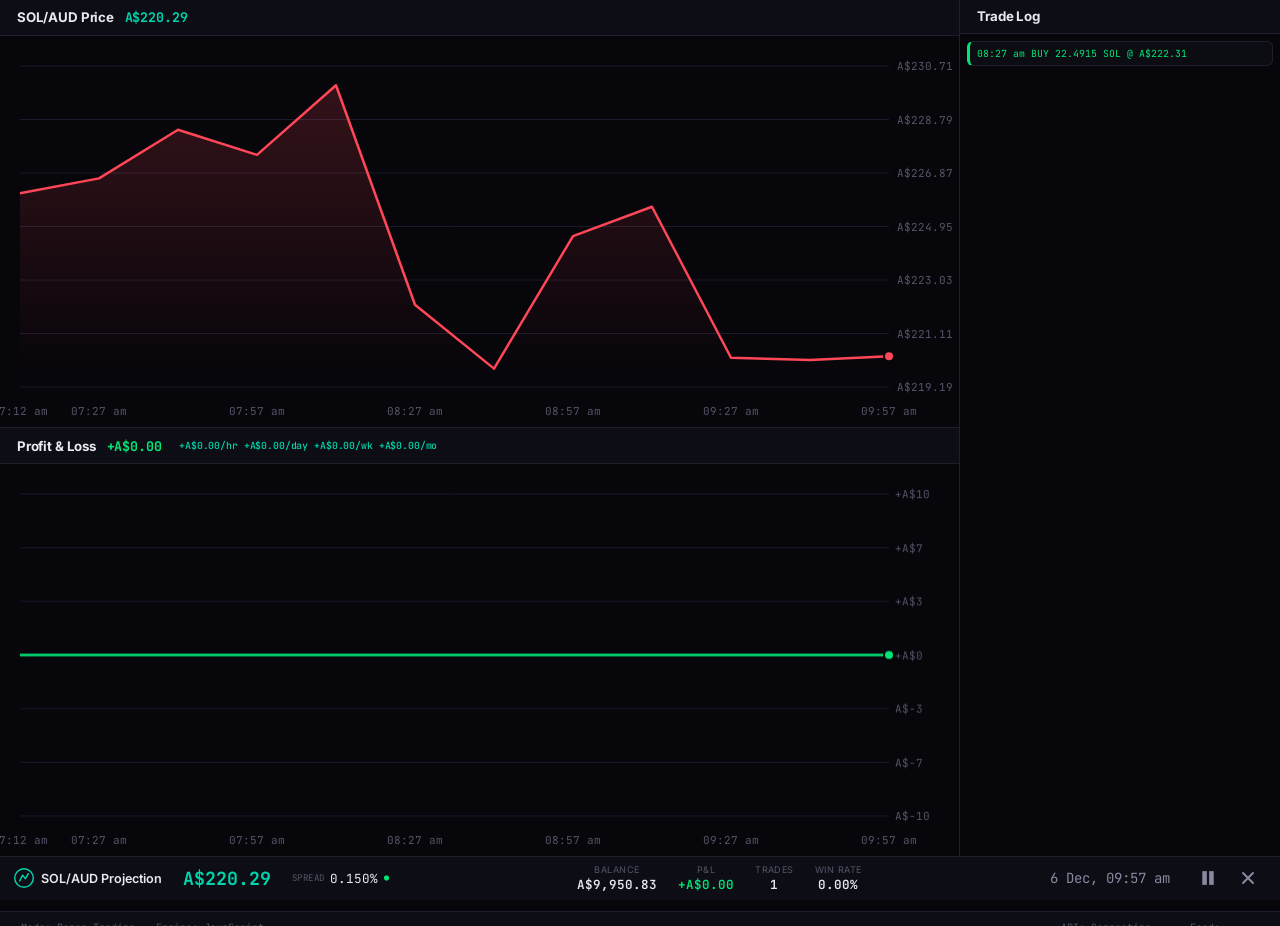
==== commit 371c89cc: "Show profit rates: per hr, day, week, month next to P&L heading Calculates from elapsed simulation t" ====
--- a/cinema.html
+++ b/cinema.html
@@ -375,7 +375,7 @@
                     </div>
                 </div>
                 <div class="cinema-chart-panel">
-                    <div class="cinema-chart-label">Profit &amp; Loss <span id="cinema-pnl-label" class="cinema-label-value">A$0.00</span></div>
+                    <div class="cinema-chart-label">Profit &amp; Loss <span id="cinema-pnl-label" class="cinema-label-value">A$0.00</span> <span class="cinema-label-rates" id="cinema-pnl-rates"></span></div>
                     <div class="cinema-chart">
                         <canvas id="cinema-pnl-canvas"></canvas>
                     </div>
--- a/style.css
+++ b/style.css
@@ -578,6 +578,13 @@
     font-family: var(--mono);
     color: var(--accent);
 }
+.cinema-label-rates {
+    font-family: var(--mono);
+    font-size: 0.7rem;
+    font-weight: 500;
+    color: var(--text-muted);
+    margin-left: 0.5rem;
+}
 .cinema-chart {
     flex: 1;
     position: relative;
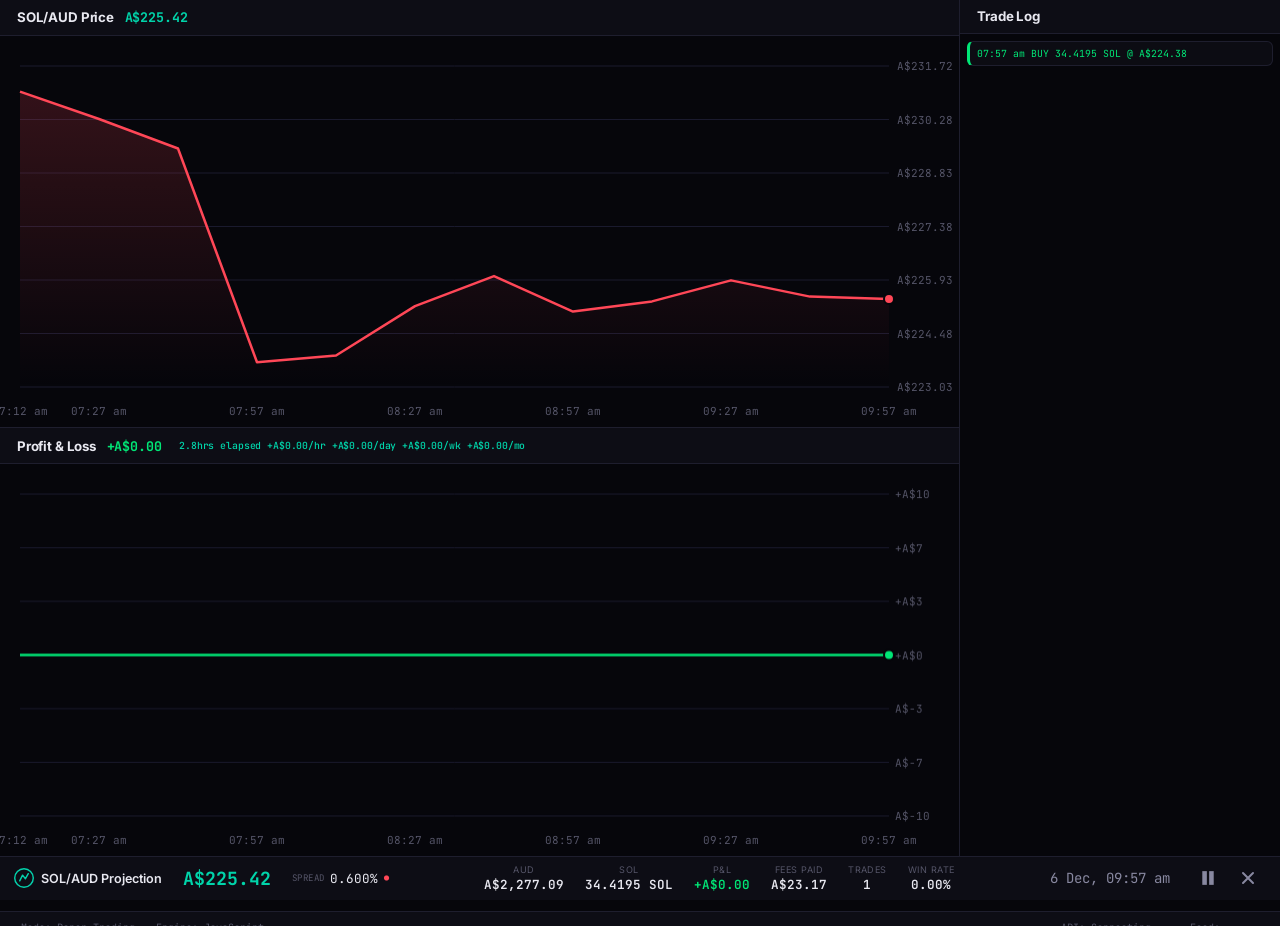
==== commit e09ae07e: "SOL balance, trading fees, higher frequency, more profit HUD: shows AUD balance, SOL balance, fees p" ====
--- a/cinema.html
+++ b/cinema.html
@@ -405,12 +405,20 @@
             </div>
             <div class="hud-center">
                 <div class="hud-stat">
-                    <span class="hud-label">Balance</span>
+                    <span class="hud-label">AUD</span>
                     <span id="cinema-balance">A$10,000</span>
+                </div>
+                <div class="hud-stat">
+                    <span class="hud-label">SOL</span>
+                    <span id="cinema-sol-balance">0.0000</span>
                 </div>
                 <div class="hud-stat">
                     <span class="hud-label">P&L</span>
                     <span id="cinema-pnl">A$0.00</span>
+                </div>
+                <div class="hud-stat">
+                    <span class="hud-label">Fees Paid</span>
+                    <span id="cinema-fees">A$0.00</span>
                 </div>
                 <div class="hud-stat">
                     <span class="hud-label">Trades</span>
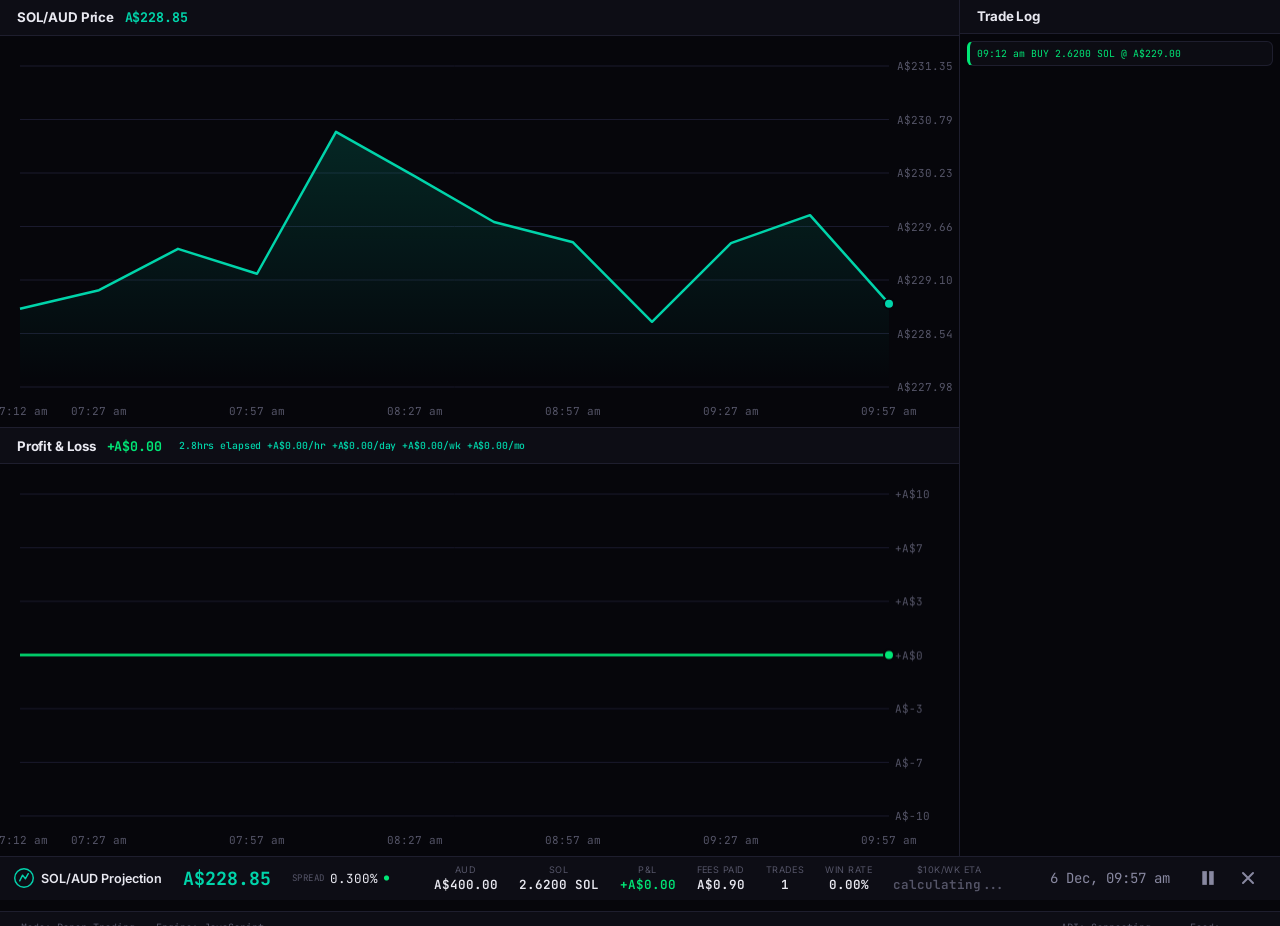
==== commit 17d070c2: "$1k start, 0.55 reversion, $10k/week ETA in HUD Starting balance: $1,000 (cinema mode). Mean-reversi" ====
--- a/cinema.html
+++ b/cinema.html
@@ -428,6 +428,10 @@
                     <span class="hud-label">Win Rate</span>
                     <span id="cinema-winrate">--</span>
                 </div>
+                <div class="hud-stat">
+                    <span class="hud-label">$10k/wk ETA</span>
+                    <span id="cinema-eta">--</span>
+                </div>
             </div>
             <div class="hud-right">
                 <div class="hud-time" id="cinema-time">--:--</div>
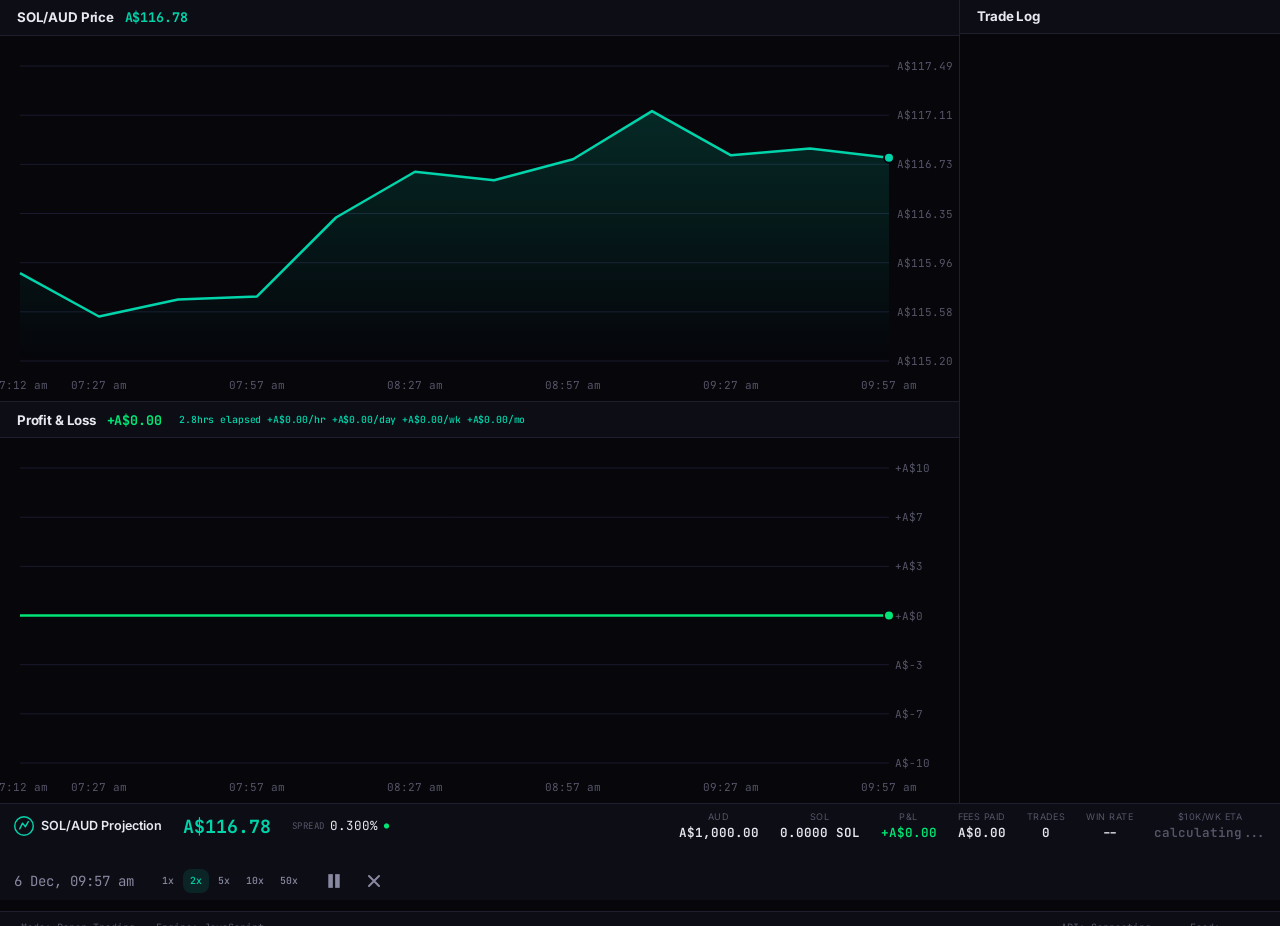
==== commit 9cf8bc65: "Speed controls (1x-50x) + more aggressive trading HUD: speed buttons 1x/2x/5x/10x/50x — click to cha" ====
--- a/cinema.html
+++ b/cinema.html
@@ -436,6 +436,13 @@
             <div class="hud-right">
                 <div class="hud-time" id="cinema-time">--:--</div>
                 <div class="hud-controls">
+                    <div class="speed-btns">
+                        <button class="btn btn-sm btn-ghost speed-btn" data-speed="200">1x</button>
+                        <button class="btn btn-sm btn-ghost speed-btn active" data-speed="100">2x</button>
+                        <button class="btn btn-sm btn-ghost speed-btn" data-speed="40">5x</button>
+                        <button class="btn btn-sm btn-ghost speed-btn" data-speed="15">10x</button>
+                        <button class="btn btn-sm btn-ghost speed-btn" data-speed="5">50x</button>
+                    </div>
                     <button class="btn btn-sm btn-ghost" id="btn-cinema-pause" title="Pause/Resume">
                         <svg width="16" height="16" viewBox="0 0 14 14" fill="currentColor" id="cinema-pause-icon"><rect x="2" y="1" width="4" height="12"/><rect x="8" y="1" width="4" height="12"/></svg>
                     </button>
--- a/style.css
+++ b/style.css
@@ -679,6 +679,9 @@
 }
 .hud-controls .btn { color: var(--text-secondary); }
 .hud-controls .btn:hover { color: var(--text-primary); }
+.speed-btns { display: flex; gap: 2px; margin-right: 0.5rem; }
+.speed-btn { padding: 0.2rem 0.5rem !important; font-family: var(--mono) !important; font-size: 0.7rem !important; }
+.speed-btn.active { color: var(--accent) !important; background: var(--accent-dim) !important; }
 
 /* Trade log panel — right 1/4 */
 .cinema-trades-panel {
